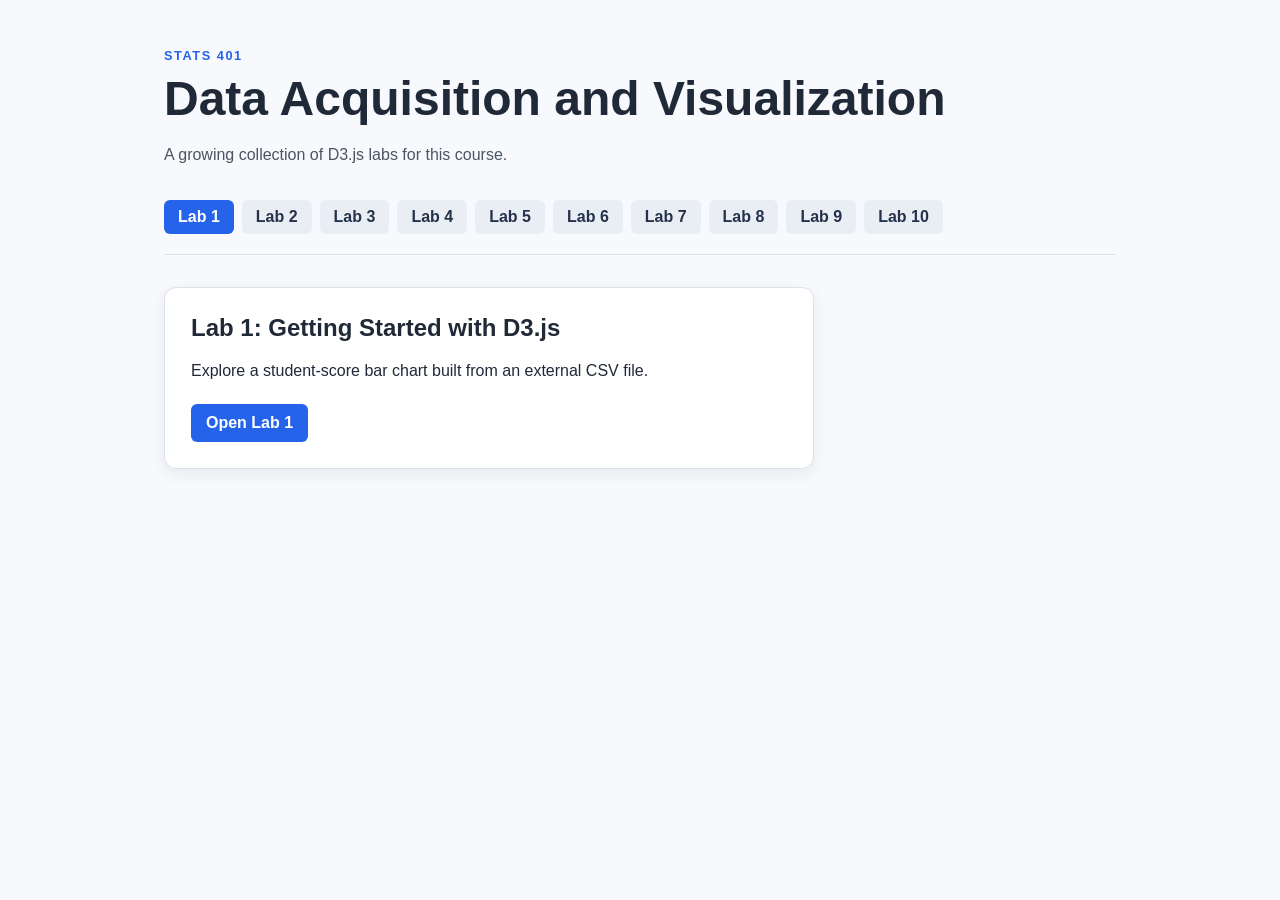
==== index.html @ aa63a62f "create STATS 401 lab website" ====
<!doctype html>
<html lang="en">
<head>
  <meta charset="UTF-8">
  <meta name="viewport" content="width=device-width, initial-scale=1.0">
  <title>STATS 401 Labs</title>
  <link rel="stylesheet" href="css/style.css">
</head>
<body>
  <main class="page-shell">
    <p class="eyebrow">STATS 401</p>
    <h1>Data Acquisition and Visualization</h1>
    <p class="intro">A growing collection of D3.js labs for this course.</p>
    <nav class="lab-nav" aria-label="Course labs">
      <a class="active" href="lab1/">Lab 1</a>
      <a href="lab2/">Lab 2</a><a href="lab3/">Lab 3</a><a href="lab4/">Lab 4</a>
      <a href="lab5/">Lab 5</a><a href="lab6/">Lab 6</a><a href="lab7/">Lab 7</a>
      <a href="lab8/">Lab 8</a><a href="lab9/">Lab 9</a><a href="lab10/">Lab 10</a>
    </nav>
    <section class="card">
      <h2>Lab 1: Getting Started with D3.js</h2>
      <p>Explore a student-score bar chart built from an external CSV file.</p>
      <a class="button" href="lab1/">Open Lab 1</a>
    </section>
  </main>
  <script src="js/main.js"></script>
</body>
</html>
---- css/style.css ----
:root { color-scheme: light; font-family: Arial, sans-serif; color: #1f2937; background: #f7f9fc; }
* { box-sizing: border-box; }
body { margin: 0; }
.page-shell { max-width: 1000px; margin: 0 auto; padding: 48px 24px 64px; }
.eyebrow { margin: 0; color: #2563eb; font-size: .8rem; font-weight: 700; letter-spacing: .12em; }
h1 { margin: 8px 0; font-size: clamp(2rem, 5vw, 3rem); }
h2 { margin-top: 0; }
.intro { color: #4b5563; line-height: 1.6; }
.lab-nav { display: flex; flex-wrap: wrap; gap: 8px; margin: 32px 0; padding-bottom: 20px; border-bottom: 1px solid #dbe2ea; }
.lab-nav a { padding: 8px 14px; border-radius: 6px; background: #e9eef5; color: #24324a; text-decoration: none; font-weight: 600; }
.lab-nav a:hover, .lab-nav a.active { background: #2563eb; color: #fff; }
.card { max-width: 650px; padding: 26px; border: 1px solid #dbe2ea; border-radius: 12px; background: #fff; box-shadow: 0 5px 16px rgb(31 41 55 / 7%); }
.button { display: inline-block; margin-top: 8px; padding: 10px 15px; border-radius: 6px; background: #2563eb; color: #fff; text-decoration: none; font-weight: 700; }
.chart-card { padding: 24px; overflow-x: auto; border: 1px solid #dbe2ea; border-radius: 12px; background: #fff; }
#chart svg { display: block; max-width: 100%; height: auto; }
.bar { fill: #2563eb; }
.bar:hover { fill: #1d4ed8; }
.label { fill: #334155; font-size: 13px; text-anchor: middle; }
.score-label { fill: #1e3a5f; font-size: 13px; font-weight: 700; text-anchor: middle; }
.error { color: #b91c1c; font-weight: 700; }
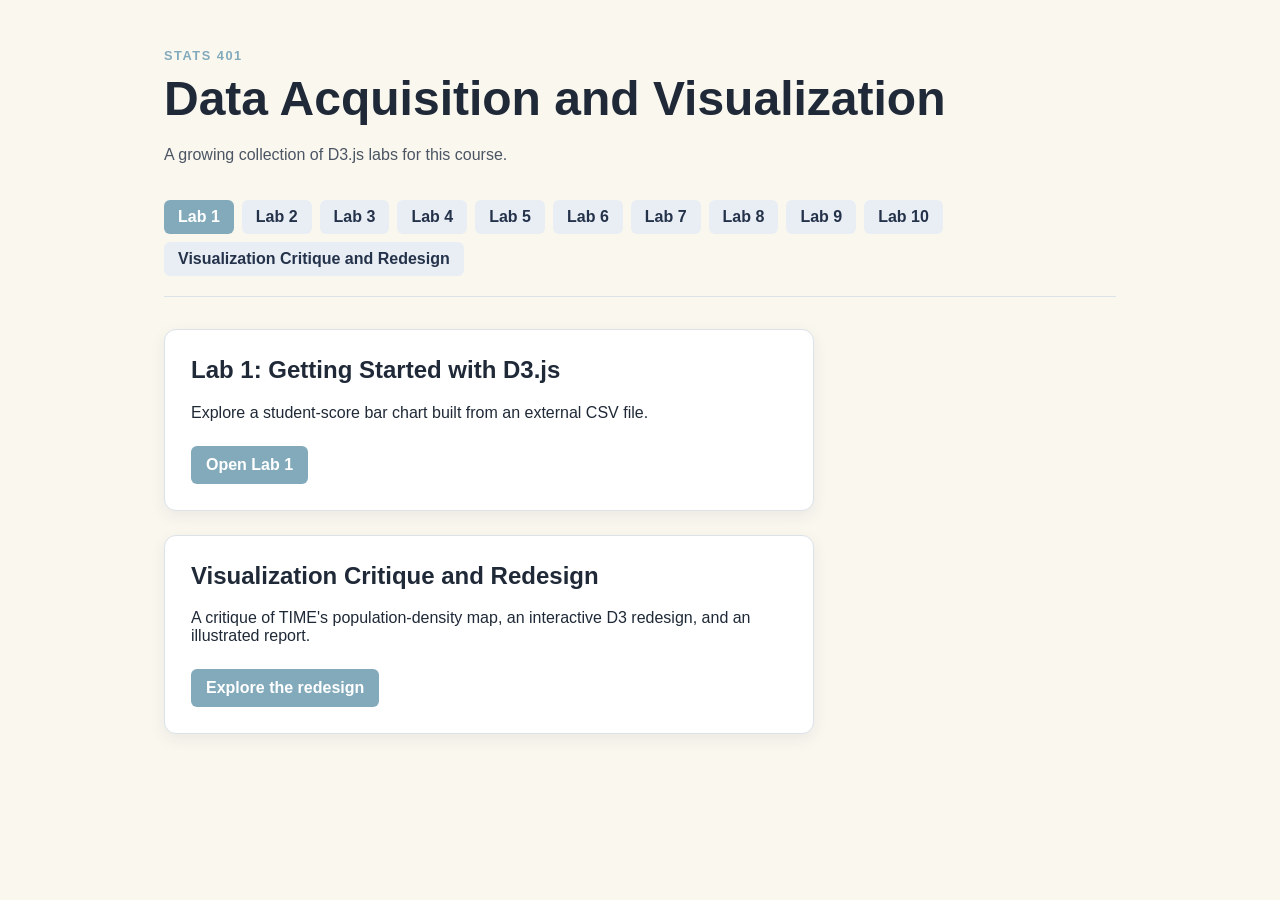
==== commit 97c6b93c: "Add visualization critique and redesign project" ====
--- a/index.html
+++ b/index.html
@@ -16,12 +16,18 @@
       <a href="lab2/">Lab 2</a><a href="lab3/">Lab 3</a><a href="lab4/">Lab 4</a>
       <a href="lab5/">Lab 5</a><a href="lab6/">Lab 6</a><a href="lab7/">Lab 7</a>
       <a href="lab8/">Lab 8</a><a href="lab9/">Lab 9</a><a href="lab10/">Lab 10</a>
+      <a href="vis-redesign/">Visualization Critique and Redesign</a>
     </nav>
     <section class="card">
       <h2>Lab 1: Getting Started with D3.js</h2>
       <p>Explore a student-score bar chart built from an external CSV file.</p>
       <a class="button" href="lab1/">Open Lab 1</a>
     </section>
+    <section class="card" style="margin-top: 24px;">
+      <h2>Visualization Critique and Redesign</h2>
+      <p>A critique of TIME's population-density map, an interactive D3 redesign, and an illustrated report.</p>
+      <a class="button" href="vis-redesign/">Explore the redesign</a>
+    </section>
   </main>
   <script src="js/main.js"></script>
 </body>
--- a/css/style.css
+++ b/css/style.css
@@ -1,20 +1,26 @@
-:root { color-scheme: light; font-family: Arial, sans-serif; color: #1f2937; background: #f7f9fc; }
+:root { color-scheme: light; font-family: Arial, sans-serif; color: #1f2937; background: #faf7ef; }
 * { box-sizing: border-box; }
 body { margin: 0; }
 .page-shell { max-width: 1000px; margin: 0 auto; padding: 48px 24px 64px; }
-.eyebrow { margin: 0; color: #2563eb; font-size: .8rem; font-weight: 700; letter-spacing: .12em; }
+.eyebrow { margin: 0; color: #82aabb; font-size: .8rem; font-weight: 700; letter-spacing: .12em; }
 h1 { margin: 8px 0; font-size: clamp(2rem, 5vw, 3rem); }
 h2 { margin-top: 0; }
 .intro { color: #4b5563; line-height: 1.6; }
 .lab-nav { display: flex; flex-wrap: wrap; gap: 8px; margin: 32px 0; padding-bottom: 20px; border-bottom: 1px solid #dbe2ea; }
 .lab-nav a { padding: 8px 14px; border-radius: 6px; background: #e9eef5; color: #24324a; text-decoration: none; font-weight: 600; }
-.lab-nav a:hover, .lab-nav a.active { background: #2563eb; color: #fff; }
+.lab-nav a:hover, .lab-nav a.active { background: #82aabb; color: #fff; }
 .card { max-width: 650px; padding: 26px; border: 1px solid #dbe2ea; border-radius: 12px; background: #fff; box-shadow: 0 5px 16px rgb(31 41 55 / 7%); }
-.button { display: inline-block; margin-top: 8px; padding: 10px 15px; border-radius: 6px; background: #2563eb; color: #fff; text-decoration: none; font-weight: 700; }
+.button { display: inline-block; margin-top: 8px; padding: 10px 15px; border-radius: 6px; background: #82aabb; color: #fff; text-decoration: none; font-weight: 700; }
 .chart-card { padding: 24px; overflow-x: auto; border: 1px solid #dbe2ea; border-radius: 12px; background: #fff; }
 #chart svg { display: block; max-width: 100%; height: auto; }
-.bar { fill: #2563eb; }
-.bar:hover { fill: #1d4ed8; }
+.bar { fill: #82aabb; }
+.bar:hover { fill: #668d9f; }
 .label { fill: #334155; font-size: 13px; text-anchor: middle; }
 .score-label { fill: #1e3a5f; font-size: 13px; font-weight: 700; text-anchor: middle; }
-.error { color: #b91c1c; font-weight: 700; }
+.error { color: #e89aae; font-weight: 700; }
+.tooltip { position: absolute; z-index: 10; padding: 8px 10px; border: 1px solid #94a3b8; border-radius: 5px; background: #fff; box-shadow: 0 3px 12px rgb(31 41 55 / 15%); pointer-events: none; opacity: 0; font-size: 14px; line-height: 1.4; transition: opacity .12s ease; }
+.axis-label, .legend-title { fill: #334155; font-size: 13px; }
+.legend-title { font-weight: 700; }
+.city-point { stroke: #fff; stroke-width: 1.5px; cursor: pointer; }
+.city-point:hover { stroke: #0f172a; stroke-width: 2.5px; }
+.justification { max-width: 800px; margin-top: 28px; line-height: 1.65; }
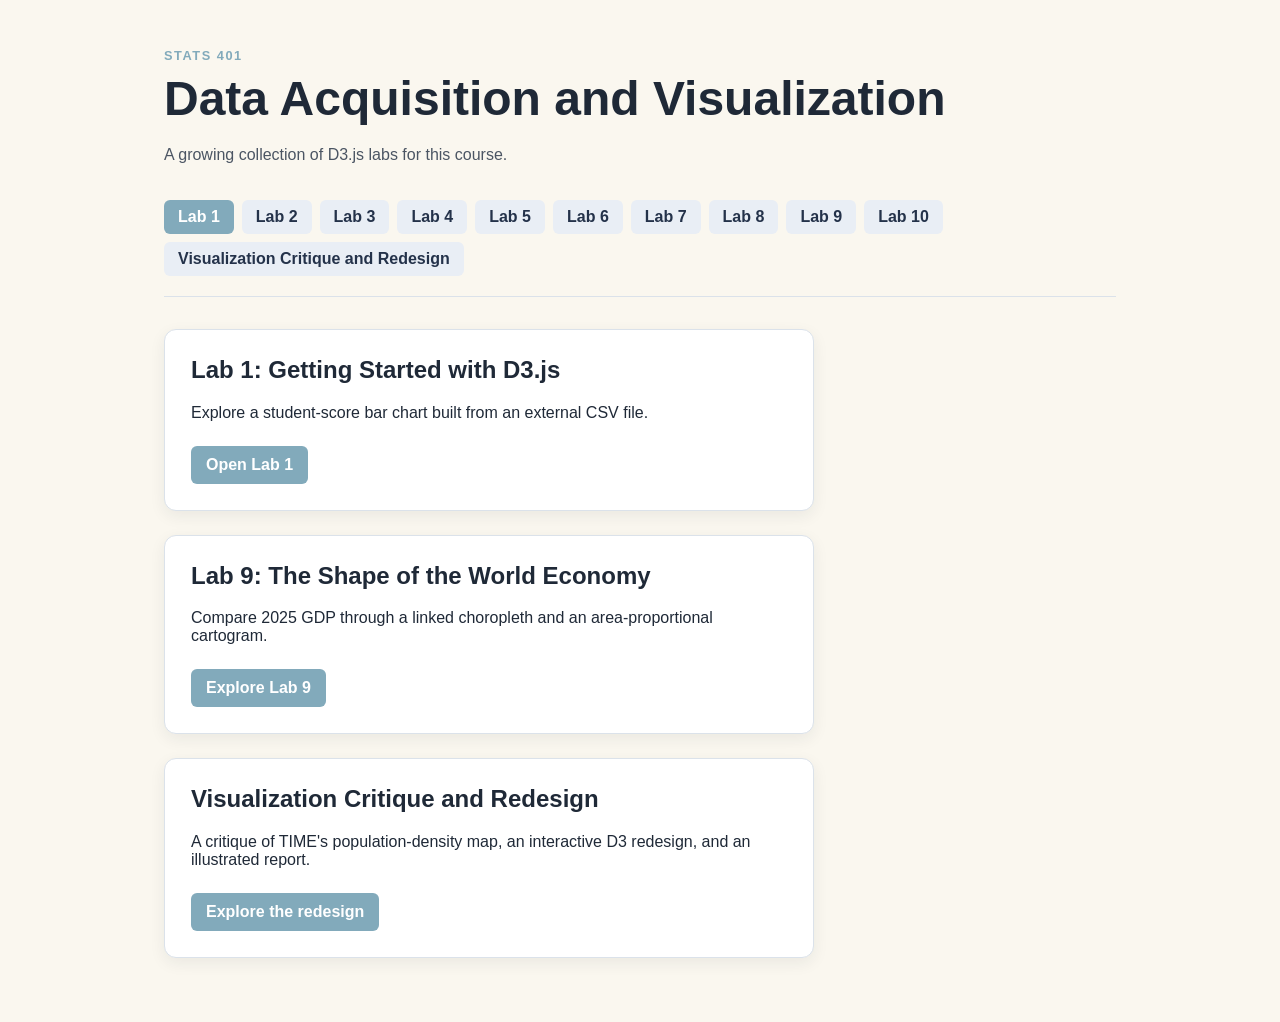
==== commit eefa02a5: "Finish Lab 9" ====
--- a/index.html
+++ b/index.html
@@ -24,6 +24,11 @@
       <a class="button" href="lab1/">Open Lab 1</a>
     </section>
     <section class="card" style="margin-top: 24px;">
+      <h2>Lab 9: The Shape of the World Economy</h2>
+      <p>Compare 2025 GDP through a linked choropleth and an area-proportional cartogram.</p>
+      <a class="button" href="lab9/">Explore Lab 9</a>
+    </section>
+    <section class="card" style="margin-top: 24px;">
       <h2>Visualization Critique and Redesign</h2>
       <p>A critique of TIME's population-density map, an interactive D3 redesign, and an illustrated report.</p>
       <a class="button" href="vis-redesign/">Explore the redesign</a>
